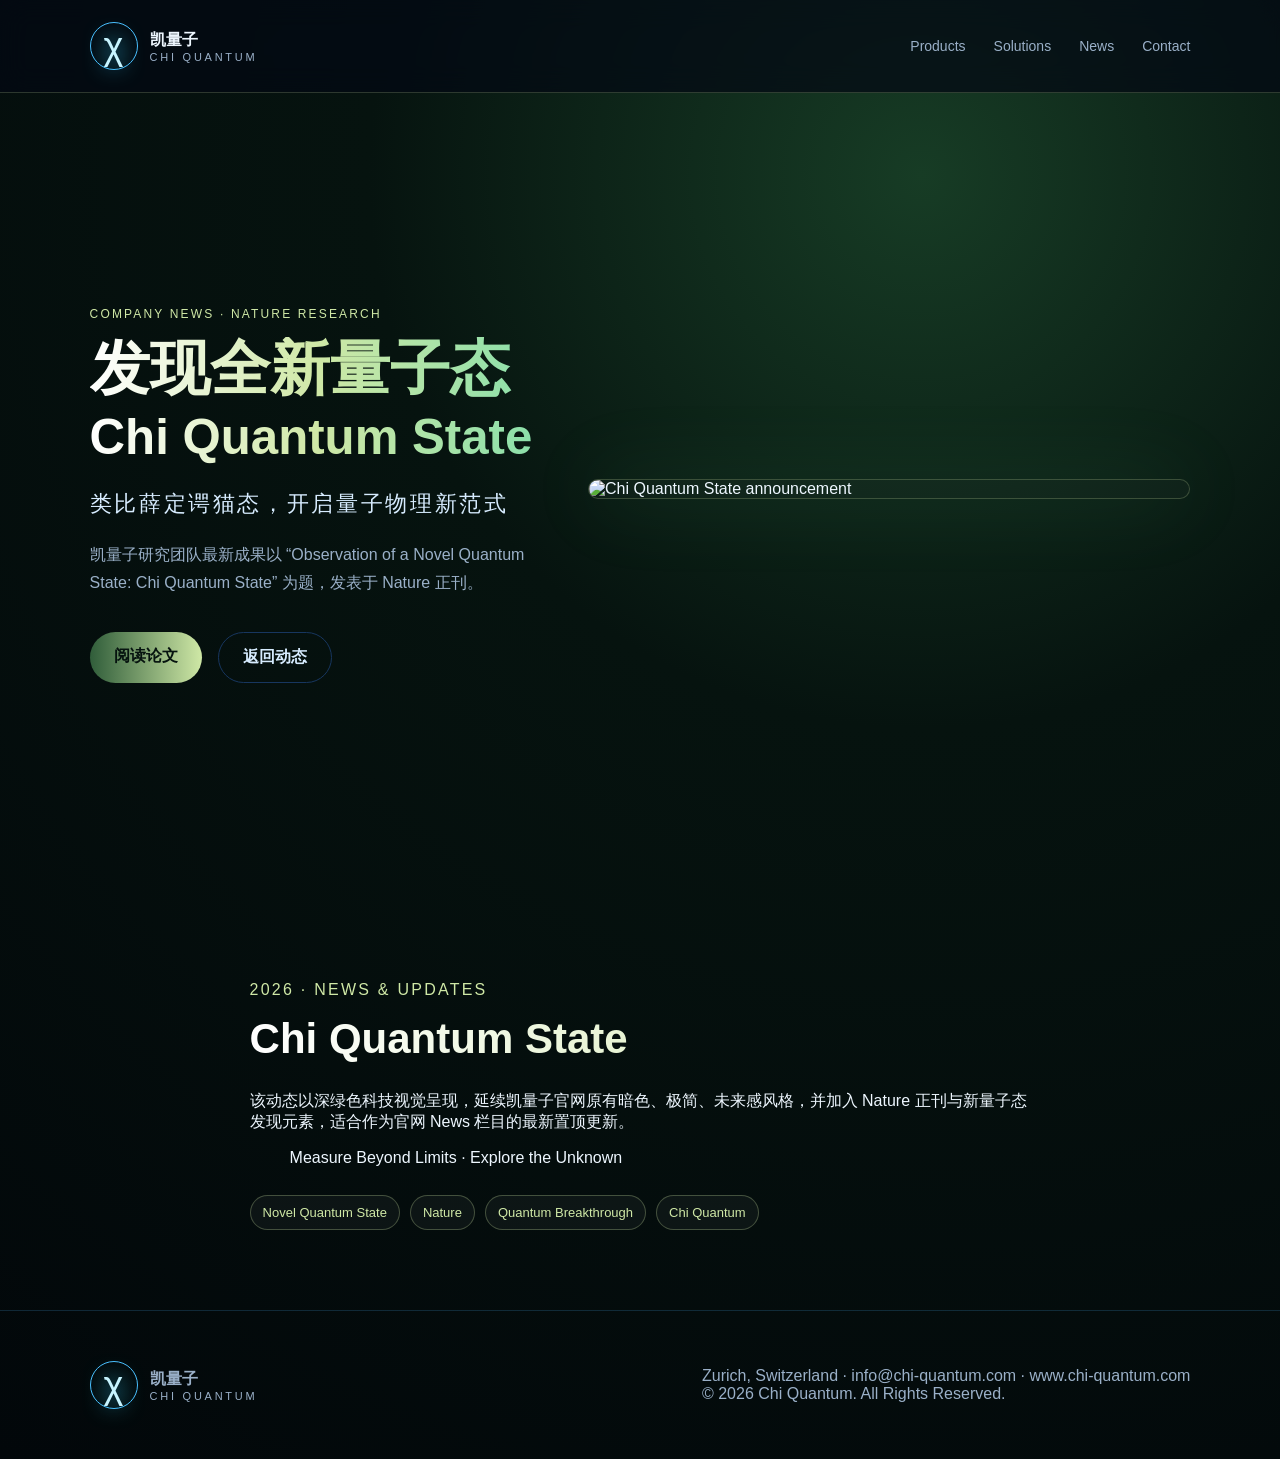
==== news-chi-quantum-state.html @ 420c434a "Add files via upload" ====
<!doctype html>
<html lang="zh-CN">
<head>
  <meta charset="utf-8" />
  <meta name="viewport" content="width=device-width, initial-scale=1" />
  <title>发现全新量子态 Chi Quantum State | 凯量子 Chi Quantum</title>
  <meta name="description" content="凯量子 Chi Quantum 公司动态：发现全新量子态 Chi Quantum State。" />
  <link rel="stylesheet" href="style.css" />
</head>
<body class="greenPage">
  <header class="nav greenNav">
    <a class="brand" href="index.html"><span class="chi">χ</span><div><b>凯量子</b><small>CHI QUANTUM</small></div></a>
    <nav><a href="index.html#products">Products</a><a href="index.html#solutions">Solutions</a><a href="news.html">News</a><a href="#contact">Contact</a></nav>
  </header>

  <main>
    <section class="stateHero">
      <div class="stateCopy">
        <p class="eyebrow green">Company News · Nature Research</p>
        <h1>发现全新量子态<br/><span>Chi Quantum State</span></h1>
        <p class="subtitle">类比薛定谔猫态，开启量子物理新范式</p>
        <p class="desc">凯量子研究团队最新成果以 “Observation of a Novel Quantum State: Chi Quantum State” 为题，发表于 Nature 正刊。</p>
        <div class="actions"><a class="btn greenBtn" href="#paper">阅读论文</a><a class="btn ghost" href="news.html">返回动态</a></div>
      </div>
      <div class="stateVisual"><img src="assets/chi-quantum-state-news.png" alt="Chi Quantum State announcement" /></div>
    </section>

    <section class="section slimArticle" id="paper">
      <p class="date greenText">2026 · News & Updates</p>
      <h2>Chi Quantum State</h2>
      <p>该动态以深绿色科技视觉呈现，延续凯量子官网原有暗色、极简、未来感风格，并加入 Nature 正刊与新量子态发现元素，适合作为官网 News 栏目的最新置顶更新。</p>
      <blockquote>Measure Beyond Limits · Explore the Unknown</blockquote>
      <div class="tagRow greenTags"><span>Novel Quantum State</span><span>Nature</span><span>Quantum Breakthrough</span><span>Chi Quantum</span></div>
    </section>
  </main>

  <footer id="contact">
    <div class="brand"><span class="chi">χ</span><div><b>凯量子</b><small>CHI QUANTUM</small></div></div>
    <p>Zurich, Switzerland · info@chi-quantum.com · www.chi-quantum.com<br/>© 2026 Chi Quantum. All Rights Reserved.</p>
  </footer>
</body>
</html>
---- style.css ----
:root{--bg:#030914;--card:#071426;--line:#17365f;--text:#eef7ff;--muted:#9ab0c8;--cyan:#34d6ff;--blue:#3279ff}*{box-sizing:border-box}body{margin:0;font-family:Inter,Arial,'Microsoft YaHei',sans-serif;background:radial-gradient(circle at 50% 0%,#0b2b50 0,#030914 42%,#01040a 100%);color:var(--text)}a{color:inherit;text-decoration:none}.nav{position:sticky;top:0;z-index:10;display:flex;justify-content:space-between;align-items:center;padding:22px 7vw;background:rgba(3,9,20,.72);backdrop-filter:blur(14px);border-bottom:1px solid rgba(70,160,255,.18)}.brand{display:flex;gap:12px;align-items:center}.chi{display:grid;place-items:center;width:48px;height:48px;border:1px solid #4abfff;border-radius:50%;font-size:38px;color:#c7f4ff;text-shadow:0 0 22px var(--cyan)}.brand small{display:block;color:var(--muted);letter-spacing:.25em;font-size:11px}.nav nav{display:flex;gap:28px;color:var(--muted);font-size:14px}.hero{min-height:88vh;display:grid;grid-template-columns:1fr .8fr;gap:48px;align-items:center;padding:60px 7vw}.eyebrow{color:var(--cyan);letter-spacing:.18em;text-transform:uppercase;font-size:12px}.hero h1,.articleHero h1{font-size:64px;line-height:1.05;margin:16px 0;background:linear-gradient(90deg,#fff,#a9eaff,#4ccfff);-webkit-background-clip:text;color:transparent}.subtitle{font-size:22px;letter-spacing:.12em;color:#d7ecff}.desc{max-width:720px;color:var(--muted);line-height:1.8}.actions{display:flex;gap:16px;margin-top:34px}.btn{display:inline-block;padding:14px 24px;border-radius:999px;background:linear-gradient(90deg,var(--blue),var(--cyan));font-weight:700}.ghost{background:transparent;border:1px solid var(--line);color:#d7ecff}.textLink{color:var(--cyan);font-weight:700}.heroCard,.split img,.sidePanel img{border:1px solid rgba(80,180,255,.25);border-radius:28px;box-shadow:0 0 80px rgba(30,150,255,.25);overflow:hidden;background:rgba(255,255,255,.03)}img{width:100%;display:block}.section{padding:80px 7vw}.section h2,.split h2{font-size:42px;margin:10px 0 28px}.newsPreview{max-width:1100px}.newsPreview p{color:var(--muted);line-height:1.8;font-size:18px}.grid{display:grid;gap:20px}.cards{grid-template-columns:repeat(4,1fr)}article{padding:28px;border:1px solid rgba(80,180,255,.2);border-radius:24px;background:linear-gradient(180deg,rgba(14,39,72,.75),rgba(4,13,28,.78))}article span{color:var(--cyan);font-weight:800}article p,.split p{color:var(--muted);line-height:1.8}.split{display:grid;grid-template-columns:.8fr 1.2fr;gap:46px;align-items:center;padding:80px 7vw;background:rgba(255,255,255,.025);border-top:1px solid rgba(80,180,255,.14);border-bottom:1px solid rgba(80,180,255,.14)}.icons{grid-template-columns:repeat(6,1fr)}.icons div{padding:22px;text-align:center;border:1px solid rgba(80,180,255,.18);border-radius:18px;background:rgba(255,255,255,.04);color:#d8edff}.articleHero{padding:96px 7vw 40px;text-align:center}.articleWrap{display:grid;grid-template-columns:1fr 420px;gap:34px;padding:30px 7vw 90px}.articleCard{padding:44px}.articleCard h2{font-size:34px}.date{color:var(--cyan)!important;letter-spacing:.14em;text-transform:uppercase}.articleCard blockquote{margin:34px 0;padding:24px;border-left:4px solid var(--cyan);background:rgba(52,214,255,.08);font-size:26px}.tagRow{display:flex;flex-wrap:wrap;gap:10px;margin-top:28px}.tagRow span{padding:9px 12px;border:1px solid rgba(80,180,255,.22);border-radius:999px;background:rgba(255,255,255,.04);color:#cdefff;font-size:13px}.sidePanel{display:flex;flex-direction:column;gap:22px}.contactBox{padding:28px;border:1px solid rgba(80,180,255,.22);border-radius:24px;background:rgba(255,255,255,.045)}.contactBox p{color:var(--muted)}footer{display:flex;justify-content:space-between;align-items:center;padding:40px 7vw;border-top:1px solid rgba(80,180,255,.18);color:var(--muted)}@media(max-width:900px){.hero,.split,.articleWrap{grid-template-columns:1fr}.hero h1,.articleHero h1{font-size:42px}.cards,.icons{grid-template-columns:1fr}.nav nav{display:none}footer{display:block}.brand{margin-bottom:18px}.articleCard{padding:28px}}
/* 2026 Chi Quantum State news update */
:root{--green:#cfe8a6;--green2:#7edb9a;--deepgreen:#06130f}.green{color:var(--green)!important}.greenText{color:var(--green)!important}.latestGreen{border:1px solid rgba(207,232,166,.22);border-radius:28px;margin:20px 7vw 0;padding:44px;background:radial-gradient(circle at 80% 10%,rgba(126,219,154,.16),rgba(255,255,255,.025) 42%,rgba(255,255,255,.015));box-shadow:0 0 50px rgba(126,219,154,.08)}.latestGreen h2{background:linear-gradient(90deg,#fff,var(--green),#7edb9a);-webkit-background-clip:text;color:transparent}.textLink.green{color:var(--green)}.greenPage{background:radial-gradient(circle at 72% 12%,#173c25 0,#06130f 35%,#02070a 100%)}.greenNav{border-bottom-color:rgba(207,232,166,.2)}.greenBtn{background:linear-gradient(90deg,#305d3a,var(--green));color:#06130f}.stateHero{min-height:88vh;display:grid;grid-template-columns:.86fr 1.14fr;gap:44px;align-items:center;padding:68px 7vw}.stateCopy h1{font-size:60px;line-height:1.08;margin:16px 0;background:linear-gradient(90deg,#fff,var(--green),#88dfaa);-webkit-background-clip:text;color:transparent}.stateCopy h1 span{font-size:.82em}.stateVisual{border:1px solid rgba(207,232,166,.22);border-radius:28px;overflow:hidden;background:rgba(255,255,255,.025);box-shadow:0 0 80px rgba(126,219,154,.15)}.slimArticle{max-width:960px;margin:0 auto}.slimArticle h2{background:linear-gradient(90deg,#fff,var(--green));-webkit-background-clip:text;color:transparent}.greenTags span{border-color:rgba(207,232,166,.28);color:var(--green)}.newsGrid{display:grid;grid-template-columns:1fr;gap:26px}.newsTile{display:grid;grid-template-columns:360px 1fr;gap:28px;align-items:center;padding:22px;border:1px solid rgba(80,180,255,.18);border-radius:28px;background:linear-gradient(180deg,rgba(14,39,72,.55),rgba(4,13,28,.78));box-shadow:0 0 50px rgba(30,150,255,.12)}.newsTile.featured{border-color:rgba(207,232,166,.26);background:linear-gradient(180deg,rgba(25,60,38,.62),rgba(4,18,15,.86));box-shadow:0 0 60px rgba(126,219,154,.12)}.newsTile img{border-radius:18px;aspect-ratio:1.35/1;object-fit:cover}.newsTile h2{margin:8px 0 12px;font-size:30px}.newsTile p{color:var(--muted);line-height:1.75}.articleHero.compact{padding-bottom:10px}@media(max-width:900px){.stateHero,.newsTile{grid-template-columns:1fr}.stateCopy h1{font-size:42px}.latestGreen{margin:0 5vw}.newsTile img{aspect-ratio:auto}}
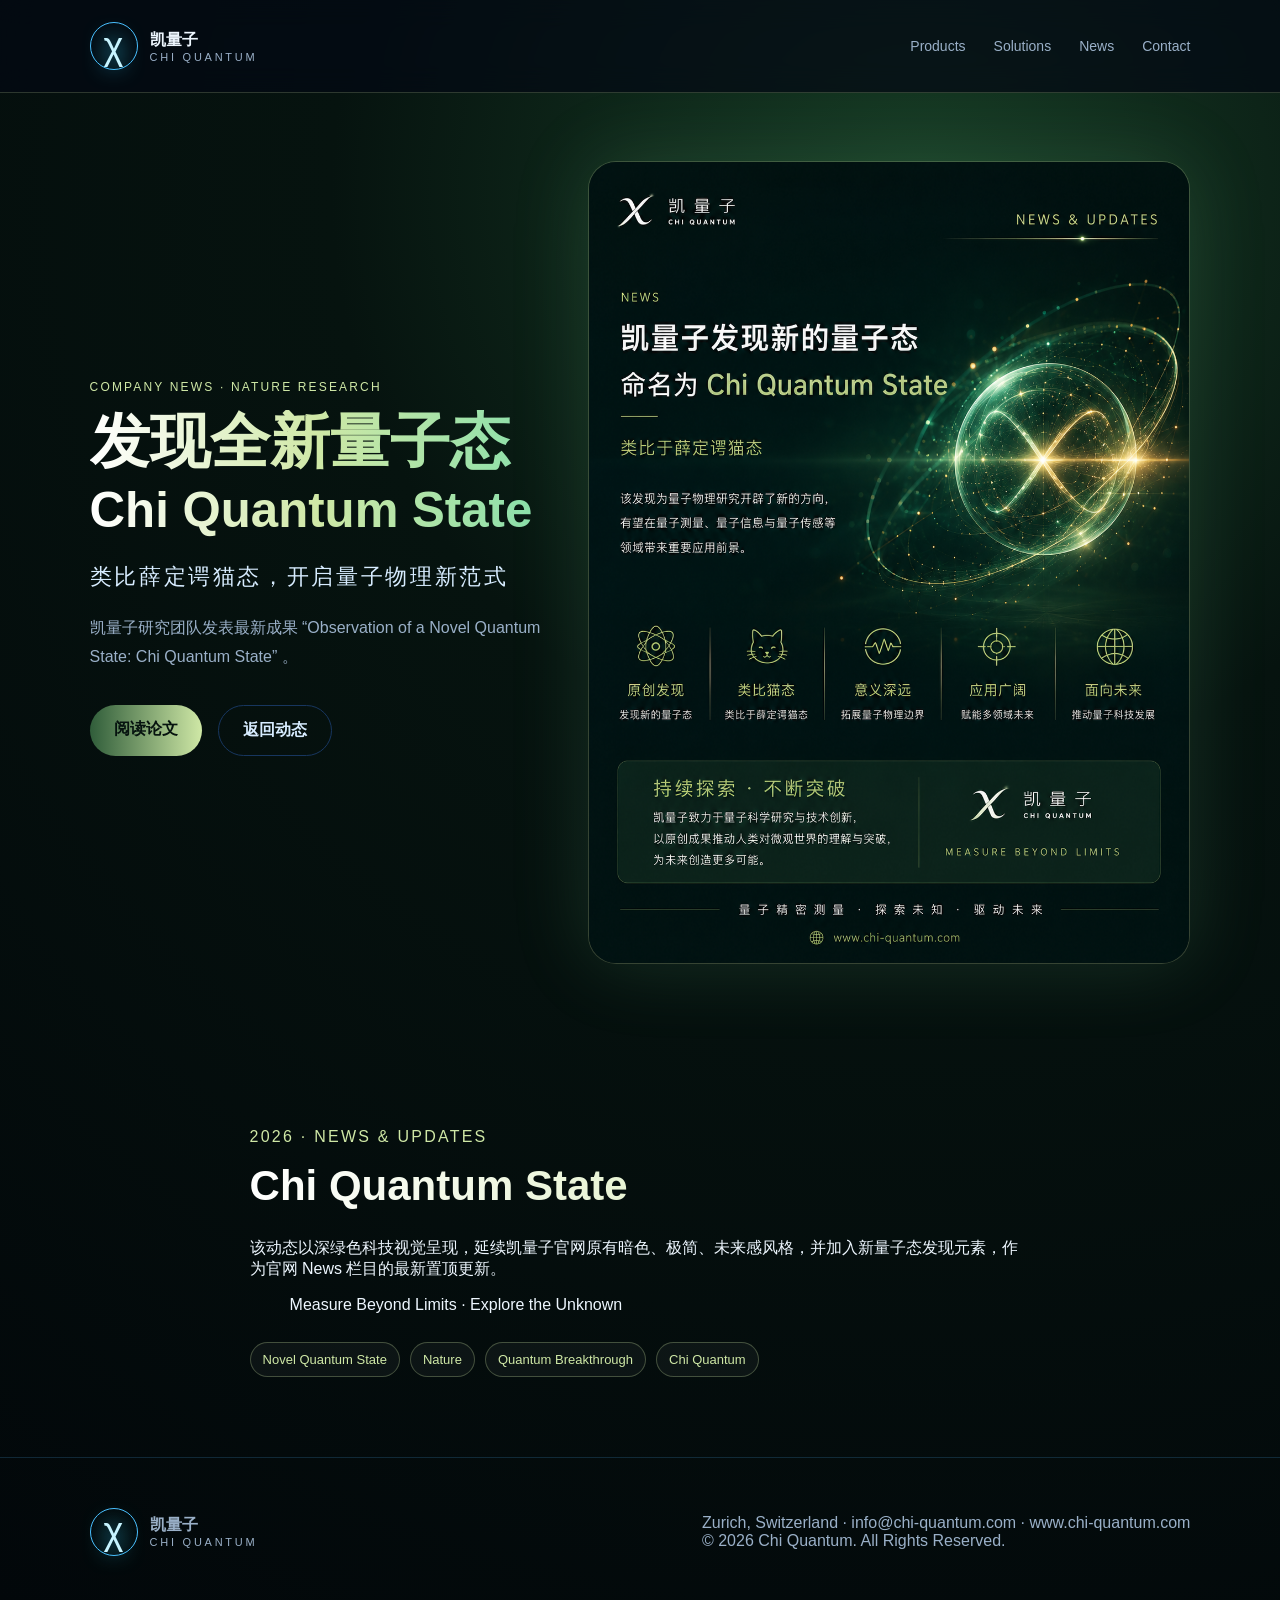
==== commit 39b123b1: "Update news-chi-quantum-state.html" ====
--- a/news-chi-quantum-state.html
+++ b/news-chi-quantum-state.html
@@ -19,7 +19,7 @@
         <p class="eyebrow green">Company News · Nature Research</p>
         <h1>发现全新量子态<br/><span>Chi Quantum State</span></h1>
         <p class="subtitle">类比薛定谔猫态，开启量子物理新范式</p>
-        <p class="desc">凯量子研究团队最新成果以 “Observation of a Novel Quantum State: Chi Quantum State” 为题，发表于 Nature 正刊。</p>
+        <p class="desc">凯量子研究团队发表最新成果 “Observation of a Novel Quantum State: Chi Quantum State” 。</p>
         <div class="actions"><a class="btn greenBtn" href="#paper">阅读论文</a><a class="btn ghost" href="news.html">返回动态</a></div>
       </div>
       <div class="stateVisual"><img src="assets/chi-quantum-state-news.png" alt="Chi Quantum State announcement" /></div>
@@ -28,7 +28,7 @@
     <section class="section slimArticle" id="paper">
       <p class="date greenText">2026 · News & Updates</p>
       <h2>Chi Quantum State</h2>
-      <p>该动态以深绿色科技视觉呈现，延续凯量子官网原有暗色、极简、未来感风格，并加入 Nature 正刊与新量子态发现元素，适合作为官网 News 栏目的最新置顶更新。</p>
+      <p>该动态以深绿色科技视觉呈现，延续凯量子官网原有暗色、极简、未来感风格，并加入新量子态发现元素，作为官网 News 栏目的最新置顶更新。</p>
       <blockquote>Measure Beyond Limits · Explore the Unknown</blockquote>
       <div class="tagRow greenTags"><span>Novel Quantum State</span><span>Nature</span><span>Quantum Breakthrough</span><span>Chi Quantum</span></div>
     </section>
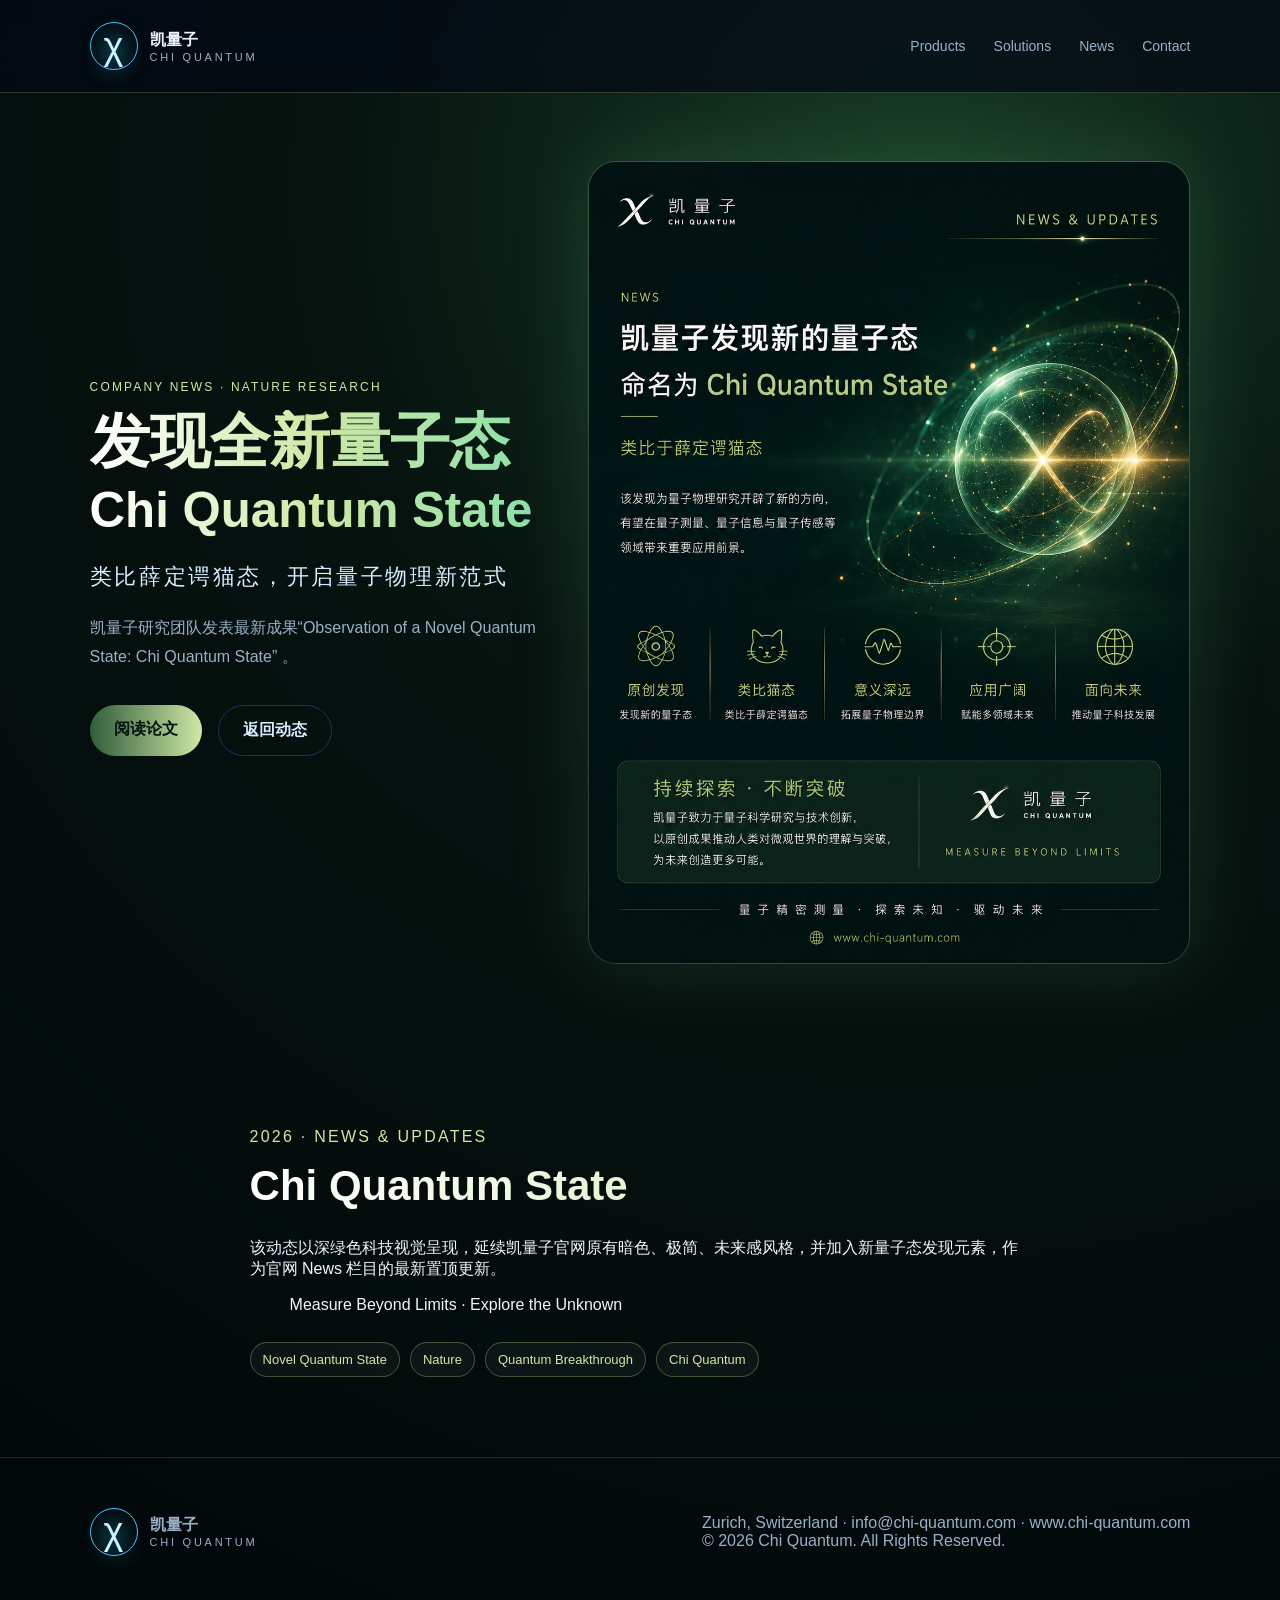
==== commit f44a5683: "Add files via upload" ====
--- a/news-chi-quantum-state.html
+++ b/news-chi-quantum-state.html
@@ -19,7 +19,7 @@
         <p class="eyebrow green">Company News · Nature Research</p>
         <h1>发现全新量子态<br/><span>Chi Quantum State</span></h1>
         <p class="subtitle">类比薛定谔猫态，开启量子物理新范式</p>
-        <p class="desc">凯量子研究团队发表最新成果 “Observation of a Novel Quantum State: Chi Quantum State” 。</p>
+        <p class="desc">凯量子研究团队发表最新成果“Observation of a Novel Quantum State: Chi Quantum State” 。</p>
         <div class="actions"><a class="btn greenBtn" href="#paper">阅读论文</a><a class="btn ghost" href="news.html">返回动态</a></div>
       </div>
       <div class="stateVisual"><img src="assets/chi-quantum-state-news.png" alt="Chi Quantum State announcement" /></div>
